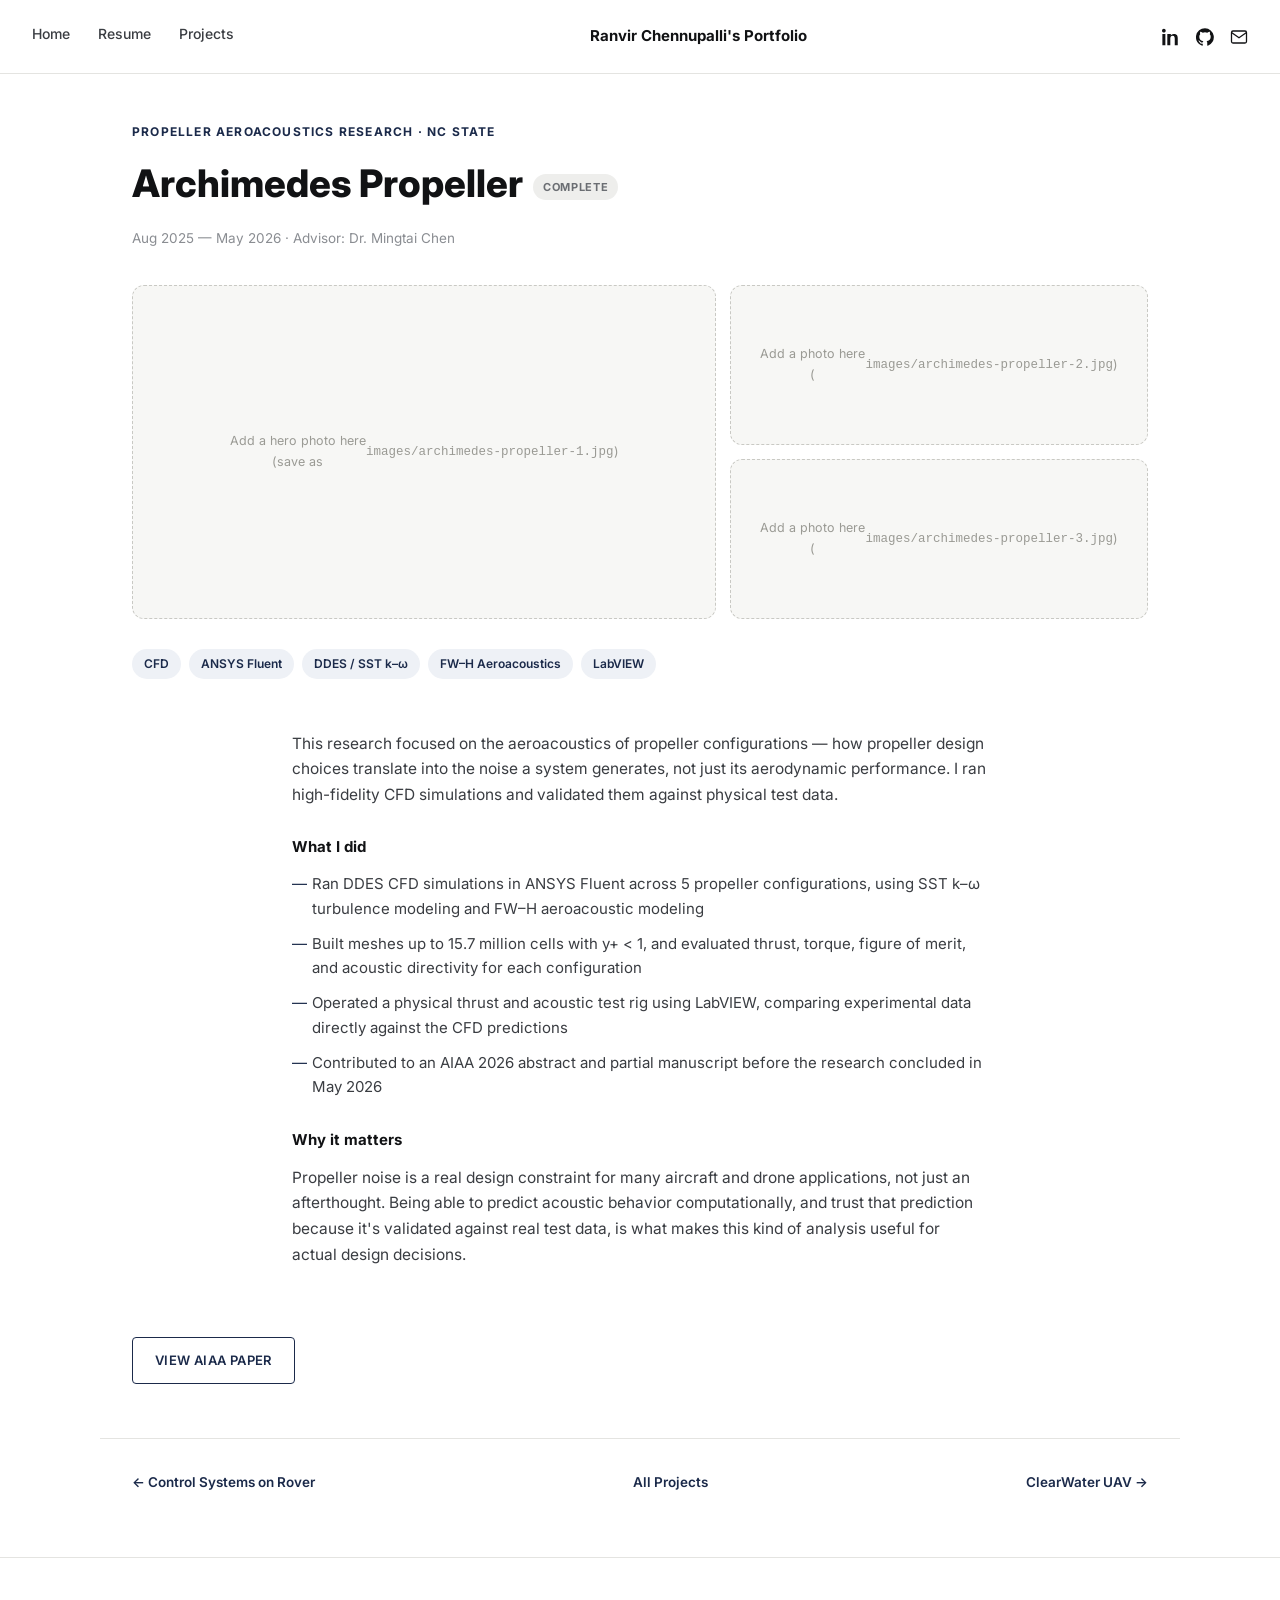
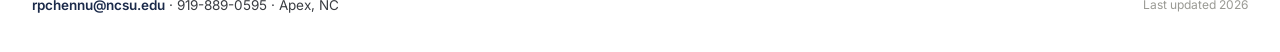
==== project-archimedes-propeller.html @ e4ced8d3 "Publish aerospace portfolio" ====
<!DOCTYPE html>
<html lang="en">
<head>
<meta charset="UTF-8">
<meta name="viewport" content="width=device-width, initial-scale=1.0">
<title>Archimedes Propeller — Ranvir Chennupalli</title>
<link rel="preconnect" href="https://fonts.googleapis.com">
<link rel="preconnect" href="https://fonts.gstatic.com" crossorigin>
<link href="https://fonts.googleapis.com/css2?family=Inter:wght@400;500;600;700;800&display=swap" rel="stylesheet">
<link rel="stylesheet" href="style.css">
</head>
<body>

<nav class="topnav">
  <div class="nav-links">
    <a href="index.html">Home</a>
    <a href="resume.html">Resume</a>
    <a href="projects.html">Projects</a>
  </div>
  <div class="nav-title">Ranvir Chennupalli's Portfolio</div>
  <div class="nav-social">
    <a href="#" title="LinkedIn (add your URL)" aria-label="LinkedIn">
      <svg viewBox="0 0 24 24" fill="currentColor"><path d="M4.98 3.5C4.98 4.88 3.87 6 2.5 6S0 4.88 0 3.5 1.12 1 2.5 1s2.48 1.12 2.48 2.5zM.5 8h4V23h-4V8zm7.5 0h3.8v2.05h.05c.53-1 1.83-2.05 3.77-2.05C19.9 8 21 10.13 21 13.5V23h-4v-8.3c0-2-.04-4.5-2.75-4.5-2.75 0-3.17 2.15-3.17 4.36V23h-4V8z"/></svg>
    </a>
    <a href="https://github.com/babydab18/portfolio" target="_blank" rel="noopener" title="GitHub" aria-label="GitHub">
      <svg viewBox="0 0 24 24" fill="currentColor"><path d="M12 .3a12 12 0 00-3.8 23.4c.6.1.8-.3.8-.6v-2.2c-3.3.7-4-1.6-4-1.6-.5-1.4-1.3-1.8-1.3-1.8-1.1-.7.1-.7.1-.7 1.2.1 1.8 1.2 1.8 1.2 1 1.8 2.8 1.3 3.5 1 .1-.8.4-1.3.8-1.6-2.7-.3-5.5-1.3-5.5-6a4.6 4.6 0 011.2-3.2 4.3 4.3 0 01.1-3.2s1-.3 3.3 1.2a11.5 11.5 0 016 0c2.3-1.5 3.3-1.2 3.3-1.2a4.3 4.3 0 01.1 3.2 4.6 4.6 0 011.2 3.2c0 4.7-2.8 5.7-5.5 6 .5.4.9 1.1.9 2.3v3.3c0 .3.2.7.8.6A12 12 0 0012 .3z"/></svg>
    </a>
    <a href="mailto:rpchennu@ncsu.edu" title="Email" aria-label="Email">
      <svg viewBox="0 0 24 24" fill="none" stroke="currentColor" stroke-width="1.7"><rect x="2" y="4" width="20" height="16" rx="2"/><path d="M2 6l10 7 10-7"/></svg>
    </a>
  </div>
</nav>

<div class="detail-header wrap">
  <div class="detail-eyebrow">Propeller Aeroacoustics Research · NC State</div>
  <h1 class="detail-title">Archimedes Propeller<span class="status-pill complete">Complete</span></h1>
  <div class="detail-meta">Aug 2025 — May 2026 · Advisor: Dr. Mingtai Chen</div>
</div>

<div class="gallery">
  <div class="g-main img-placeholder">
    Add a hero photo here<br>(save as <code>images/archimedes-propeller-1.jpg</code>)
  </div>
  <div class="img-placeholder">
    Add a photo here<br>(<code>images/archimedes-propeller-2.jpg</code>)
  </div>
  <div class="img-placeholder">
    Add a photo here<br>(<code>images/archimedes-propeller-3.jpg</code>)
  </div>
</div>

<div class="tag-row">
  <span class="tag-pill">CFD</span>
  <span class="tag-pill">ANSYS Fluent</span>
  <span class="tag-pill">DDES / SST k–ω</span>
  <span class="tag-pill">FW–H Aeroacoustics</span>
  <span class="tag-pill">LabVIEW</span>
</div>

<div class="detail-body">
  
        <p>This research focused on the aeroacoustics of propeller configurations — how propeller
        design choices translate into the noise a system generates, not just its aerodynamic
        performance. I ran high-fidelity CFD simulations and validated them against physical
        test data.</p>
        <h2>What I did</h2>
        <ul>
          <li>Ran DDES CFD simulations in ANSYS Fluent across 5 propeller configurations, using
          SST k–ω turbulence modeling and FW–H aeroacoustic modeling</li>
          <li>Built meshes up to 15.7 million cells with y+ &lt; 1, and evaluated thrust, torque,
          figure of merit, and acoustic directivity for each configuration</li>
          <li>Operated a physical thrust and acoustic test rig using LabVIEW, comparing
          experimental data directly against the CFD predictions</li>
          <li>Contributed to an AIAA 2026 abstract and partial manuscript before the research
          concluded in May 2026</li>
        </ul>
        <h2>Why it matters</h2>
        <p>Propeller noise is a real design constraint for many aircraft and drone applications,
        not just an afterthought. Being able to predict acoustic behavior computationally, and
        trust that prediction because it's validated against real test data, is what makes this
        kind of analysis useful for actual design decisions.</p>
        
</div>

<div class="project-resource wrap">
  <a class="btn-outline" href="docs/AIAA2026RanvirChennupalli.pdf" target="_blank" rel="noopener">View AIAA Paper</a>
</div>

<div class="project-nav wrap">
  <a href="project-rover-controls.html">← Control Systems on Rover</a>
  <a href="projects.html">All Projects</a>
  <a href="project-clearwater-uav.html">ClearWater UAV →</a>
</div>

<footer>
  <div class="contact">
    <a href="mailto:rpchennu@ncsu.edu">rpchennu@ncsu.edu</a> · 919-889-0595 · Apex, NC
  </div>
  <div class="meta">Last updated 2026</div>
</footer>

</body>
</html>
---- style.css ----
:root {
  --bg: #FFFFFF;
  --bg-soft: #F7F7F5;
  --ink: #111214;
  --body: #3A3D42;
  --navy: #1B2A4A;
  --navy-hover: #24365E;
  --line: #E4E4E1;
  --sans: 'Inter', -apple-system, BlinkMacSystemFont, 'Segoe UI', sans-serif;
}

* { margin: 0; padding: 0; box-sizing: border-box; }

body {
  font-family: var(--sans);
  color: var(--body);
  background: var(--bg);
  line-height: 1.65;
}

a { color: inherit; text-decoration: none; }

.wrap {
  max-width: 1080px;
  margin: 0 auto;
  padding: 0 32px;
}

/* ---------- Nav ---------- */
nav.topnav {
  display: flex;
  align-items: center;
  justify-content: space-between;
  padding: 22px 32px;
  border-bottom: 1px solid var(--line);
}
.nav-links { display: flex; gap: 28px; }
.nav-links a {
  font-size: 14px;
  font-weight: 500;
  color: var(--body);
  padding-bottom: 4px;
  border-bottom: 2px solid transparent;
}
.nav-links a:hover { color: var(--ink); }
.nav-links a.current {
  color: var(--ink);
  border-bottom-color: var(--navy);
}
.nav-title {
  font-weight: 700;
  font-size: 15px;
  color: var(--ink);
}
.nav-social { display: flex; gap: 16px; align-items: center; }
.nav-social a { color: var(--ink); display: flex; }
.nav-social svg { width: 18px; height: 18px; }

/* ---------- Buttons ---------- */
.btn-navy {
  display: inline-block;
  background: var(--navy);
  color: #fff;
  font-weight: 600;
  font-size: 13px;
  letter-spacing: 0.03em;
  text-transform: uppercase;
  padding: 13px 22px;
  border-radius: 4px;
  text-align: center;
  transition: background 0.15s ease;
}
.btn-navy:hover { background: var(--navy-hover); }
.btn-outline {
  display: inline-block;
  border: 1.5px solid var(--navy);
  color: var(--navy);
  font-weight: 600;
  font-size: 13px;
  letter-spacing: 0.03em;
  text-transform: uppercase;
  padding: 11.5px 22px;
  border-radius: 4px;
  text-align: center;
}
.btn-outline:hover { background: var(--bg-soft); }

/* ---------- Hero ---------- */
.hero {
  padding: 64px 32px 40px;
  display: grid;
  grid-template-columns: 380px 1fr;
  gap: 56px;
  align-items: center;
}
.hero-photo {
  width: 100%;
  aspect-ratio: 4 / 5;
  border-radius: 18px;
  background: var(--bg-soft);
  border: 1.5px dashed #C9C9C4;
  display: flex;
  align-items: center;
  justify-content: center;
  text-align: center;
  color: #9A9A94;
  font-size: 13px;
  padding: 20px;
  overflow: hidden;
}
.hero-photo img { width: 100%; height: 100%; object-fit: cover; border-radius: 18px; }

.hero-right { position: relative; }
.hero-sketch {
  position: absolute;
  opacity: 0.85;
}
.hero-sketch.top { top: -46px; right: 0; width: 130px; }
.hero-sketch.bottom { bottom: -12px; left: -10px; width: 96px; }

h1.hero-title {
  font-size: clamp(30px, 4vw, 44px);
  font-weight: 800;
  color: var(--ink);
  line-height: 1.15;
  letter-spacing: -0.01em;
  margin-bottom: 22px;
}

.hero-body p {
  font-size: 15.5px;
  color: var(--body);
  max-width: 520px;
  margin-bottom: 14px;
}

.hero-buttons {
  margin-top: 26px;
  display: flex;
  flex-direction: column;
  gap: 12px;
  max-width: 220px;
}

/* ---------- Section scaffolding ---------- */
section { padding: 56px 32px; }
section.soft { background: var(--bg-soft); }
.section-title {
  font-size: 12px;
  font-weight: 700;
  letter-spacing: 0.12em;
  text-transform: uppercase;
  color: var(--navy);
  margin-bottom: 8px;
}
.section-heading {
  font-size: 26px;
  font-weight: 800;
  color: var(--ink);
  margin-bottom: 36px;
}

/* ---------- Featured strip (index page) ---------- */
.featured-grid {
  display: grid;
  grid-template-columns: repeat(3, 1fr);
  gap: 22px;
}
.featured-card {
  border: 1px solid var(--line);
  border-radius: 10px;
  padding: 22px;
  background: #fff;
  transition: border-color 0.15s ease, transform 0.15s ease;
}
.featured-card:hover { border-color: var(--navy); transform: translateY(-2px); }
.featured-card .icon { width: 34px; height: 34px; margin-bottom: 14px; color: var(--navy); }
.featured-card h3 { font-size: 16px; font-weight: 700; color: var(--ink); margin-bottom: 8px; }
.featured-card p { font-size: 13.5px; color: var(--body); margin-bottom: 12px; }
.featured-card .learn-more { font-size: 12.5px; font-weight: 600; color: var(--navy); }

/* ---------- Projects grid page ---------- */
.projects-grid {
  display: grid;
  grid-template-columns: repeat(3, 1fr);
  gap: 22px;
}
@media (max-width: 800px) {
  .projects-grid, .featured-grid { grid-template-columns: 1fr; }
  .hero { grid-template-columns: 1fr; }
}
.project-tile {
  border: 1px solid var(--line);
  border-radius: 10px;
  padding: 26px 22px;
  background: #fff;
  text-align: left;
  transition: border-color 0.15s ease, transform 0.15s ease, box-shadow 0.15s ease;
}
.project-tile:hover {
  border-color: var(--navy);
  transform: translateY(-3px);
  box-shadow: 0 8px 24px rgba(27,42,74,0.08);
}
.project-tile .icon { width: 40px; height: 40px; color: var(--navy); margin-bottom: 16px; }
.project-tile h3 { font-size: 17px; font-weight: 700; color: var(--ink); margin-bottom: 8px; }
.project-tile .tag-line { font-size: 12px; color: #8A8D92; margin-bottom: 10px; text-transform: uppercase; letter-spacing: 0.04em; font-weight: 600; }
.project-tile p { font-size: 13.5px; color: var(--body); margin-bottom: 14px; }
.project-tile .learn-more { font-size: 12.5px; font-weight: 600; color: var(--navy); }

/* ---------- Project detail page ---------- */
.detail-header { padding: 48px 32px 8px; }
.detail-eyebrow { font-size: 12px; font-weight: 700; letter-spacing: 0.1em; text-transform: uppercase; color: var(--navy); margin-bottom: 10px; }
.detail-title { font-size: clamp(28px, 4vw, 38px); font-weight: 800; color: var(--ink); margin-bottom: 12px; }
.detail-meta { font-size: 13.5px; color: #8A8D92; margin-bottom: 28px; }
.status-pill {
  display: inline-block;
  font-size: 11px;
  font-weight: 700;
  letter-spacing: 0.06em;
  text-transform: uppercase;
  padding: 4px 10px;
  border-radius: 20px;
  margin-left: 10px;
  vertical-align: middle;
}
.status-pill.active { background: #E8F3EC; color: #2E7D4F; }
.status-pill.complete { background: #EEEEEC; color: #6B6E73; }

.gallery {
  display: grid;
  grid-template-columns: 1.4fr 1fr;
  grid-template-rows: 1fr 1fr;
  gap: 14px;
  padding: 0 32px 8px;
  max-width: 1080px;
  margin: 0 auto;
}
.gallery .g-main { grid-row: span 2; }
.img-placeholder {
  background: var(--bg-soft);
  border: 1.5px dashed #C9C9C4;
  border-radius: 12px;
  min-height: 160px;
  display: flex;
  align-items: center;
  justify-content: center;
  text-align: center;
  color: #9A9A94;
  font-size: 12.5px;
  padding: 16px;
}
.img-placeholder img { width: 100%; height: 100%; object-fit: cover; border-radius: 12px; }
.gallery .g-main .img-placeholder { min-height: 340px; }

.detail-body { padding: 44px 32px; max-width: 760px; margin: 0 auto; }
.detail-body p { font-size: 15.5px; margin-bottom: 18px; }
.detail-body h2 { font-size: 15px; font-weight: 700; color: var(--ink); margin: 28px 0 12px; }
.detail-body ul { list-style: none; margin-bottom: 8px; }
.detail-body li { position: relative; padding-left: 20px; margin-bottom: 10px; font-size: 15px; }
.detail-body li::before { content: '—'; position: absolute; left: 0; color: var(--navy); }

.tag-row { display: flex; flex-wrap: wrap; gap: 8px; margin: 22px 0 8px; max-width: 1080px; margin-left: auto; margin-right: auto; padding: 0 32px; }
.tag-pill {
  font-size: 12px;
  font-weight: 600;
  color: var(--navy);
  background: #EEF1F6;
  padding: 5px 12px;
  border-radius: 20px;
}

.project-nav {
  display: flex;
  justify-content: space-between;
  padding: 32px 32px 64px;
  max-width: 1080px;
  margin: 0 auto;
  border-top: 1px solid var(--line);
  margin-top: 36px;
}
.project-nav a { font-size: 13.5px; font-weight: 600; color: var(--navy); }

/* ---------- Footer ---------- */
footer {
  padding: 36px 32px;
  border-top: 1px solid var(--line);
  display: flex;
  justify-content: space-between;
  align-items: center;
  flex-wrap: wrap;
  gap: 12px;
}
footer .contact { font-size: 13.5px; color: var(--body); }
footer .contact a { color: var(--navy); font-weight: 600; }
footer .meta { font-size: 12px; color: #9A9A94; }

.project-resource { padding: 8px 32px 18px; max-width: 1080px; margin: 0 auto; }
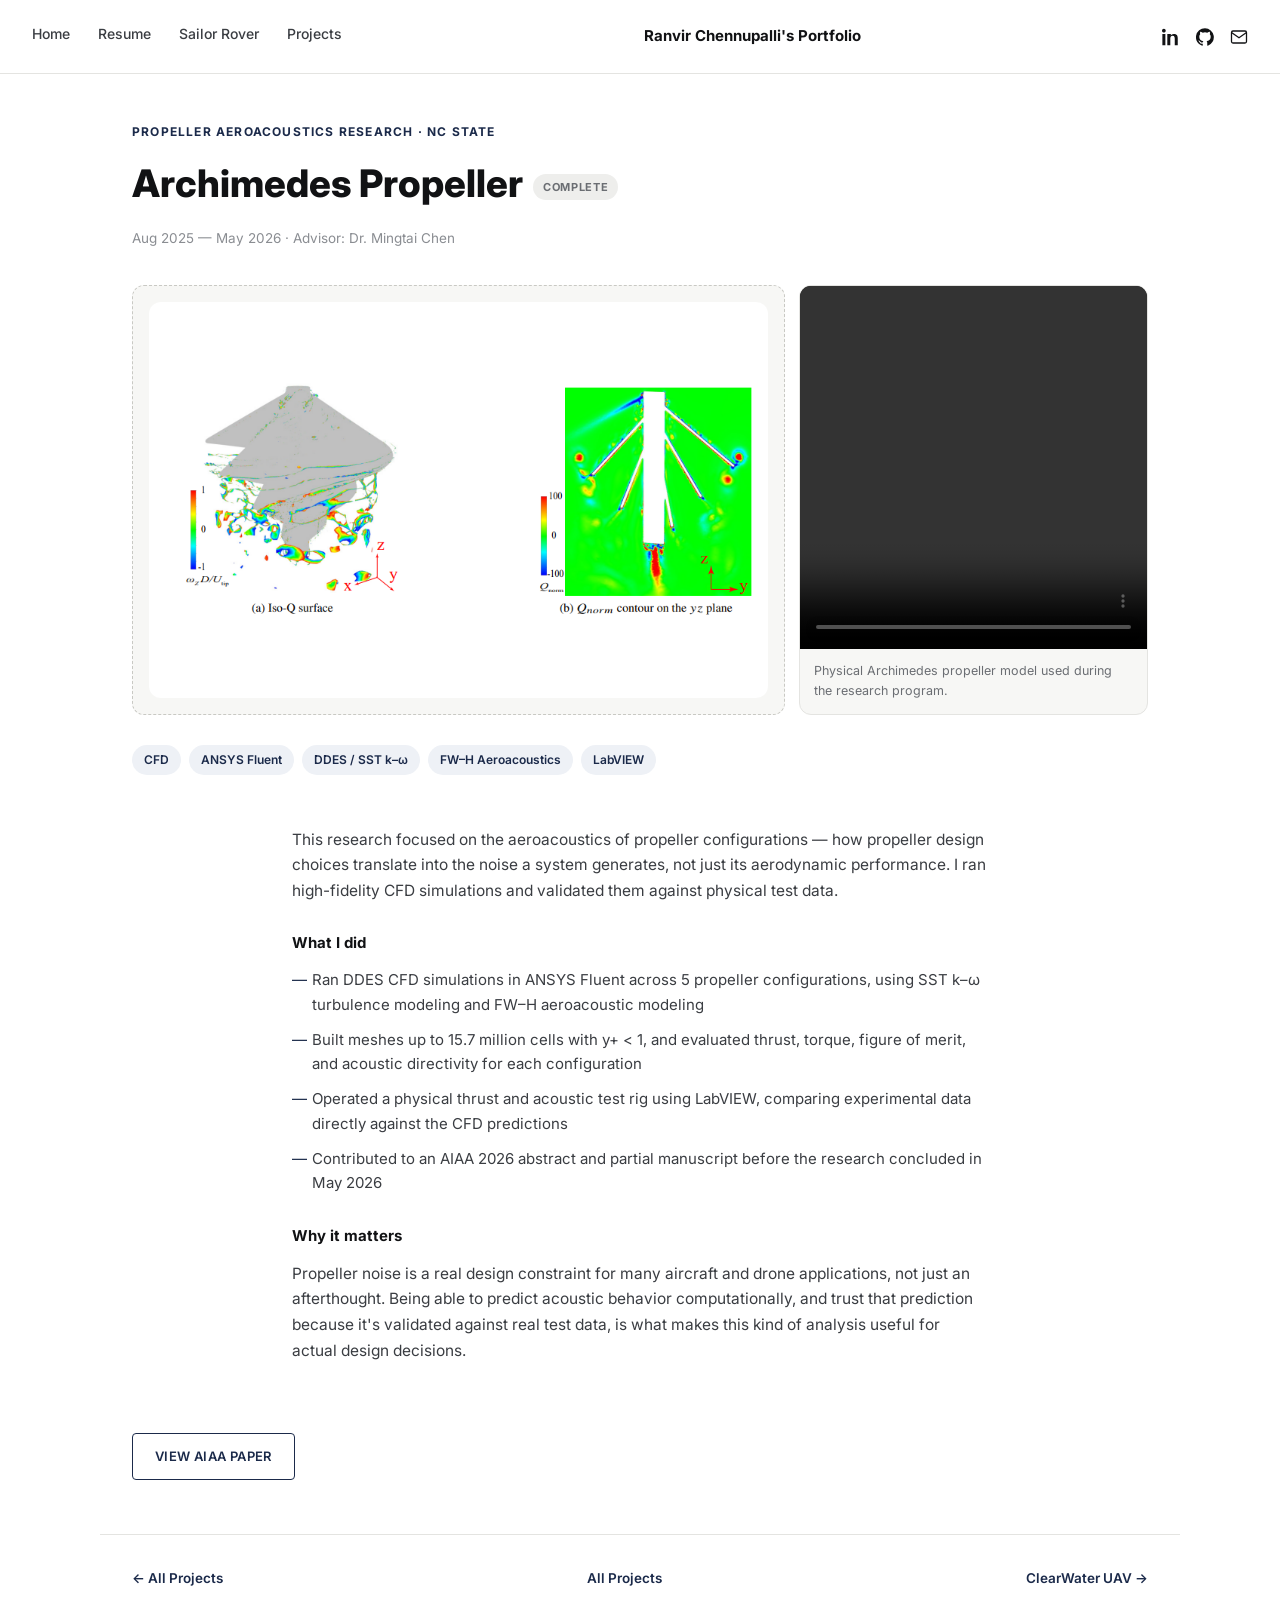
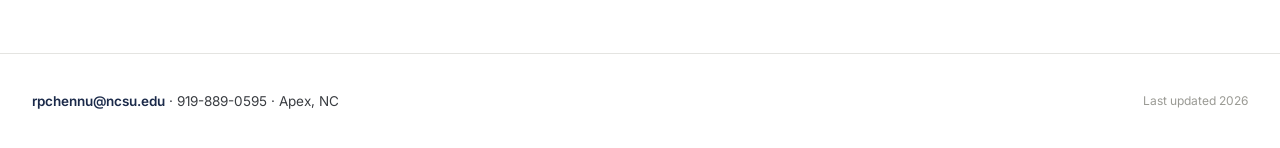
==== commit 83714b56: "Group Sailor research and add project media" ====
--- a/project-archimedes-propeller.html
+++ b/project-archimedes-propeller.html
@@ -15,6 +15,7 @@
   <div class="nav-links">
     <a href="index.html">Home</a>
     <a href="resume.html">Resume</a>
+    <a href="sailor-rover.html">Sailor Rover</a>
     <a href="projects.html">Projects</a>
   </div>
   <div class="nav-title">Ranvir Chennupalli's Portfolio</div>
@@ -37,15 +38,14 @@
   <div class="detail-meta">Aug 2025 — May 2026 · Advisor: Dr. Mingtai Chen</div>
 </div>
 
-<div class="gallery">
-  <div class="g-main img-placeholder">
-    Add a hero photo here<br>(save as <code>images/archimedes-propeller-1.jpg</code>)
-  </div>
-  <div class="img-placeholder">
-    Add a photo here<br>(<code>images/archimedes-propeller-2.jpg</code>)
-  </div>
-  <div class="img-placeholder">
-    Add a photo here<br>(<code>images/archimedes-propeller-3.jpg</code>)
+<div class="gallery arch-gallery">
+  <div class="g-main img-placeholder"><img src="images/archimedes-cfd.png" alt="Archimedes propeller CFD visualization showing Q-criterion structures and normalized Q contour"></div>
+  <div class="media-card">
+    <video controls playsinline preload="metadata">
+      <source src="images/archimedes-model.mp4" type="video/mp4">
+      Your browser does not support embedded video.
+    </video>
+    <div class="media-caption">Physical Archimedes propeller model used during the research program.</div>
   </div>
 </div>
 
@@ -87,7 +87,7 @@
 </div>
 
 <div class="project-nav wrap">
-  <a href="project-rover-controls.html">← Control Systems on Rover</a>
+  <a href="projects.html">← All Projects</a>
   <a href="projects.html">All Projects</a>
   <a href="project-clearwater-uav.html">ClearWater UAV →</a>
 </div>
--- a/style.css
+++ b/style.css
@@ -296,3 +296,36 @@
 footer .meta { font-size: 12px; color: #9A9A94; }
 
 .project-resource { padding: 8px 32px 18px; max-width: 1080px; margin: 0 auto; }
+
+
+/* ---------- Sailor Rover grouped research page ---------- */
+.sailor-feature { grid-column: span 2; }
+.sailor-hero { display: grid; grid-template-columns: 1fr 1.1fr; gap: 34px; align-items: center; padding-bottom: 52px; }
+.sailor-hero-copy p { font-size: 16px; margin-bottom: 16px; }
+.sailor-hero img { width: 100%; max-height: 420px; object-fit: cover; border-radius: 14px; border: 1px solid var(--line); }
+.sailor-subgrid { grid-template-columns: repeat(3, 1fr); }
+.sailor-evidence { padding-top: 58px; padding-bottom: 34px; }
+.sailor-evidence > div:first-child { max-width: 760px; }
+.sailor-evidence > div:first-child p { font-size: 15.5px; margin-bottom: 28px; }
+.sailor-evidence-grid { display: grid; grid-template-columns: 1fr 1fr; gap: 18px; }
+.sailor-evidence-grid figure { border: 1px solid var(--line); border-radius: 12px; overflow: hidden; background: #fff; }
+.sailor-evidence-grid img { width: 100%; height: 310px; object-fit: contain; display: block; background: var(--bg-soft); }
+.sailor-evidence-grid figcaption, .media-caption { padding: 12px 14px; font-size: 12.5px; color: #6B6E73; }
+.single-gallery { grid-template-columns: 1.6fr .7fr; grid-template-rows: 1fr; align-items: stretch; }
+.single-gallery .g-main { grid-row: auto; min-height: 430px; }
+.gallery-note { border: 1px solid var(--line); border-radius: 12px; padding: 24px; display: flex; flex-direction: column; justify-content: center; background: var(--bg-soft); }
+.gallery-note strong { color: var(--ink); font-size: 15px; margin-bottom: 8px; }
+.gallery-note span { font-size: 13px; }
+.arch-gallery { grid-template-columns: 1.5fr .8fr; grid-template-rows: 1fr; align-items: stretch; }
+.arch-gallery .g-main { grid-row: auto; min-height: 430px; }
+.arch-gallery .g-main img { object-fit: contain; background: #fff; }
+.media-card { border: 1px solid var(--line); border-radius: 12px; overflow: hidden; background: var(--bg-soft); display: flex; flex-direction: column; }
+.media-card video { width: 100%; height: 100%; min-height: 360px; object-fit: cover; background: #111; }
+@media (max-width: 800px) {
+  .sailor-feature { grid-column: auto; }
+  .sailor-hero, .sailor-evidence-grid, .single-gallery, .arch-gallery { grid-template-columns: 1fr; }
+  .sailor-subgrid { grid-template-columns: 1fr; }
+  .single-gallery .g-main, .arch-gallery .g-main { min-height: 260px; }
+  .media-card video { min-height: 280px; }
+  .sailor-evidence-grid img { height: auto; }
+}
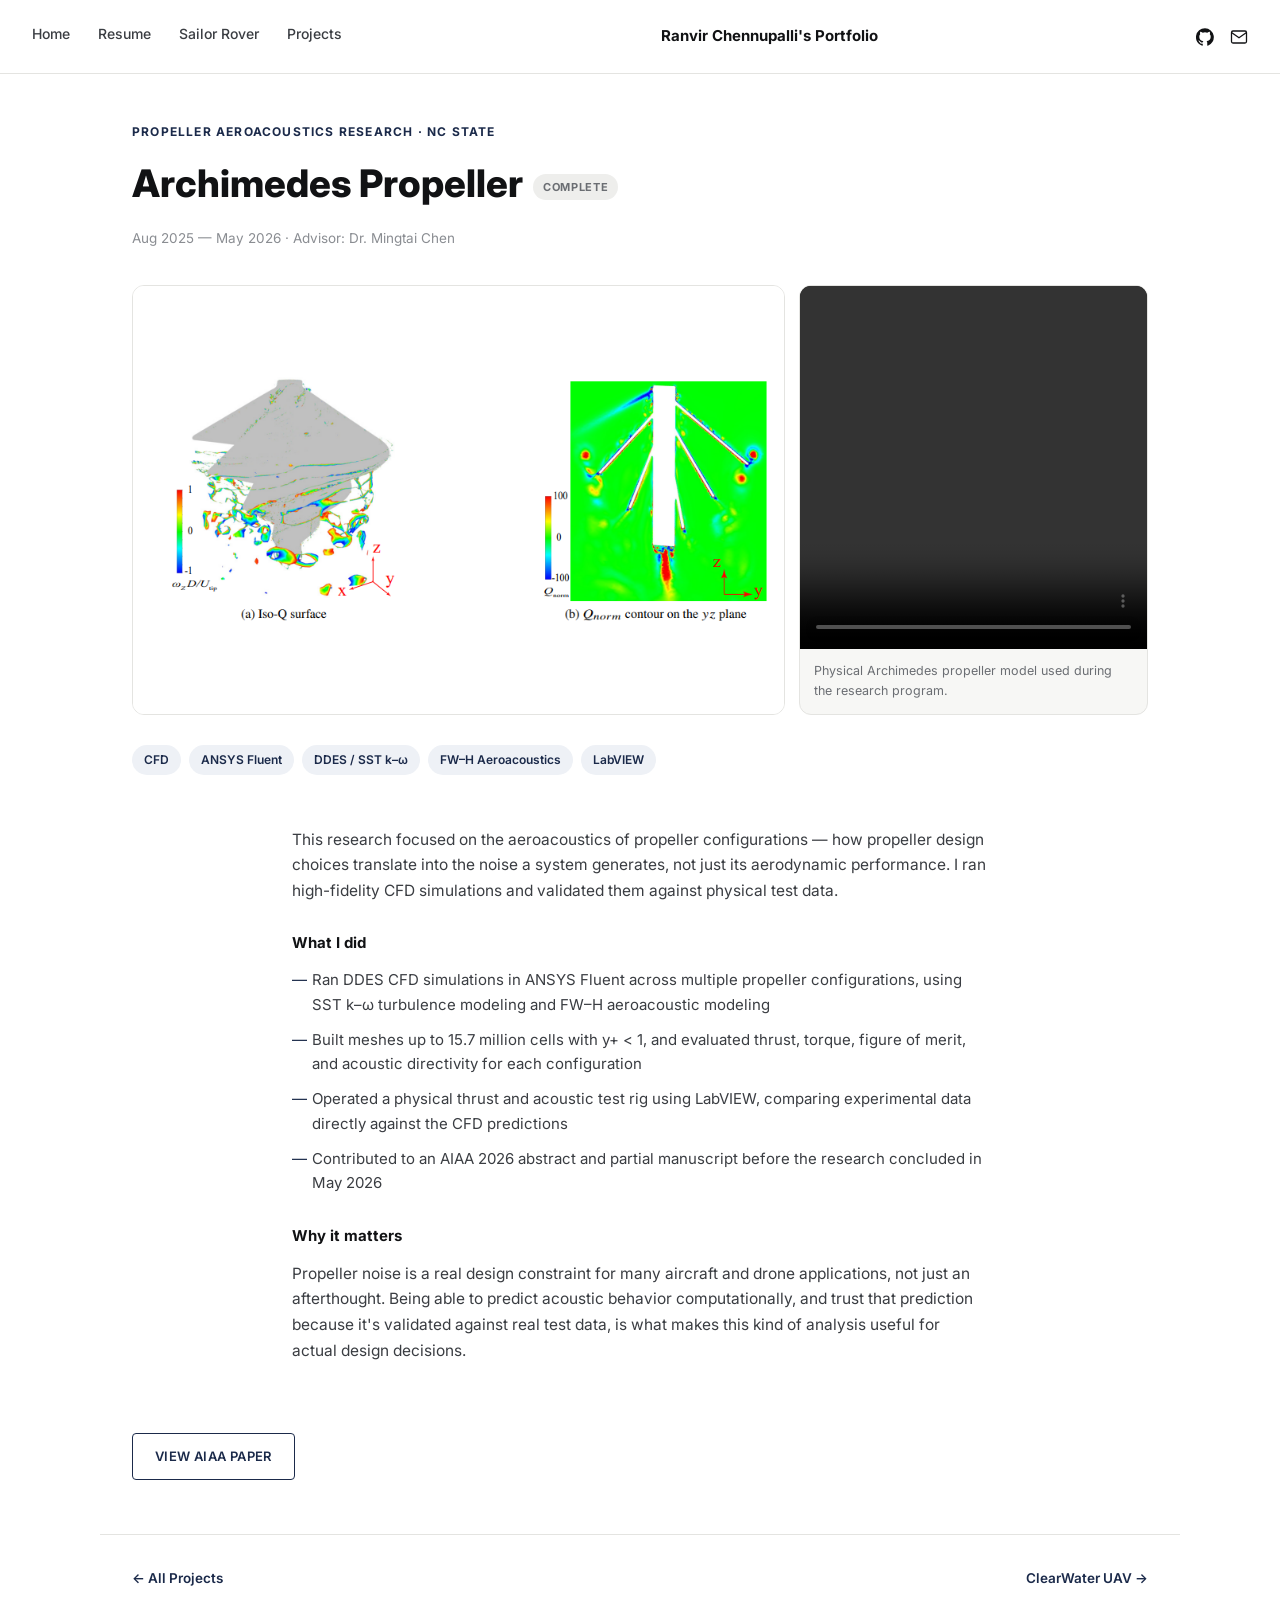
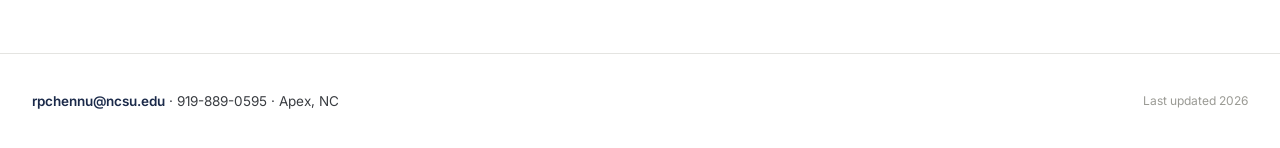
==== commit 28028d17: "Fix portfolio layout, broken links, and project pages" ====
--- a/project-archimedes-propeller.html
+++ b/project-archimedes-propeller.html
@@ -20,9 +20,6 @@
   </div>
   <div class="nav-title">Ranvir Chennupalli's Portfolio</div>
   <div class="nav-social">
-    <a href="#" title="LinkedIn (add your URL)" aria-label="LinkedIn">
-      <svg viewBox="0 0 24 24" fill="currentColor"><path d="M4.98 3.5C4.98 4.88 3.87 6 2.5 6S0 4.88 0 3.5 1.12 1 2.5 1s2.48 1.12 2.48 2.5zM.5 8h4V23h-4V8zm7.5 0h3.8v2.05h.05c.53-1 1.83-2.05 3.77-2.05C19.9 8 21 10.13 21 13.5V23h-4v-8.3c0-2-.04-4.5-2.75-4.5-2.75 0-3.17 2.15-3.17 4.36V23h-4V8z"/></svg>
-    </a>
     <a href="https://github.com/babydab18/portfolio" target="_blank" rel="noopener" title="GitHub" aria-label="GitHub">
       <svg viewBox="0 0 24 24" fill="currentColor"><path d="M12 .3a12 12 0 00-3.8 23.4c.6.1.8-.3.8-.6v-2.2c-3.3.7-4-1.6-4-1.6-.5-1.4-1.3-1.8-1.3-1.8-1.1-.7.1-.7.1-.7 1.2.1 1.8 1.2 1.8 1.2 1 1.8 2.8 1.3 3.5 1 .1-.8.4-1.3.8-1.6-2.7-.3-5.5-1.3-5.5-6a4.6 4.6 0 011.2-3.2 4.3 4.3 0 01.1-3.2s1-.3 3.3 1.2a11.5 11.5 0 016 0c2.3-1.5 3.3-1.2 3.3-1.2a4.3 4.3 0 01.1 3.2 4.6 4.6 0 011.2 3.2c0 4.7-2.8 5.7-5.5 6 .5.4.9 1.1.9 2.3v3.3c0 .3.2.7.8.6A12 12 0 0012 .3z"/></svg>
     </a>
@@ -39,7 +36,7 @@
 </div>
 
 <div class="gallery arch-gallery">
-  <div class="g-main img-placeholder"><img src="images/archimedes-cfd.png" alt="Archimedes propeller CFD visualization showing Q-criterion structures and normalized Q contour"></div>
+  <figure class="media-figure g-main"><img src="images/archimedes-cfd.png" alt="Archimedes propeller CFD visualization showing Q-criterion structures and normalized Q contour"><figcaption>CFD visualization of vortical structures and normalized Q-criterion contours.</figcaption></figure>
   <div class="media-card">
     <video controls playsinline preload="metadata">
       <source src="images/archimedes-model.mp4" type="video/mp4">
@@ -65,7 +62,7 @@
         test data.</p>
         <h2>What I did</h2>
         <ul>
-          <li>Ran DDES CFD simulations in ANSYS Fluent across 5 propeller configurations, using
+          <li>Ran DDES CFD simulations in ANSYS Fluent across multiple propeller configurations, using
           SST k–ω turbulence modeling and FW–H aeroacoustic modeling</li>
           <li>Built meshes up to 15.7 million cells with y+ &lt; 1, and evaluated thrust, torque,
           figure of merit, and acoustic directivity for each configuration</li>
@@ -88,7 +85,6 @@
 
 <div class="project-nav wrap">
   <a href="projects.html">← All Projects</a>
-  <a href="projects.html">All Projects</a>
   <a href="project-clearwater-uav.html">ClearWater UAV →</a>
 </div>
 
--- a/style.css
+++ b/style.css
@@ -137,10 +137,11 @@
 .hero-buttons {
   margin-top: 26px;
   display: flex;
-  flex-direction: column;
-  gap: 12px;
-  max-width: 220px;
-}
+  flex-wrap: wrap;
+  gap: 10px;
+  max-width: 560px;
+}
+.hero-buttons .btn-navy, .hero-buttons .btn-outline { min-width: 130px; }
 
 /* ---------- Section scaffolding ---------- */
 section { padding: 56px 32px; }
@@ -329,3 +330,67 @@
   .media-card video { min-height: 280px; }
   .sailor-evidence-grid img { height: auto; }
 }
+
+
+/* ---------- Portfolio polish ---------- */
+.media-figure {
+  border: 1px solid var(--line);
+  border-radius: 12px;
+  overflow: hidden;
+  background: #fff;
+  min-width: 0;
+}
+.media-figure img {
+  width: 100%;
+  height: 100%;
+  min-height: 280px;
+  object-fit: contain;
+  display: block;
+  background: var(--bg-soft);
+}
+.media-figure figcaption {
+  padding: 10px 14px;
+  font-size: 12.5px;
+  color: #6B6E73;
+  border-top: 1px solid var(--line);
+}
+.two-media-gallery {
+  grid-template-columns: 1fr 1fr;
+  grid-template-rows: 1fr;
+}
+.two-media-gallery .media-figure img { height: 360px; }
+.nav-social a:hover, .project-nav a:hover, footer .contact a:hover { color: var(--navy-hover); }
+
+@media (max-width: 900px) {
+  nav.topnav {
+    flex-wrap: wrap;
+    gap: 14px 22px;
+    padding: 18px 22px;
+  }
+  .nav-title { order: -1; width: 100%; }
+  .nav-links { gap: 18px; flex-wrap: wrap; }
+  .hero { padding-top: 42px; grid-template-columns: minmax(250px, 330px) 1fr; gap: 36px; }
+}
+
+@media (max-width: 700px) {
+  .wrap { padding-left: 20px; padding-right: 20px; }
+  section { padding: 44px 20px; }
+  nav.topnav { align-items: flex-start; }
+  .nav-title { font-size: 14px; }
+  .nav-links { width: calc(100% - 70px); gap: 12px 16px; }
+  .nav-links a { font-size: 13px; }
+  .nav-social { margin-left: auto; }
+  .hero { grid-template-columns: 1fr; padding: 38px 20px 32px; }
+  .hero-photo { max-width: 340px; margin: 0 auto; }
+  .hero-sketch { display: none; }
+  h1.hero-title { font-size: 34px; }
+  .hero-buttons { max-width: none; }
+  .hero-buttons .btn-navy, .hero-buttons .btn-outline { flex: 1 1 130px; }
+  .detail-header { padding: 38px 20px 8px; }
+  .gallery, .two-media-gallery { grid-template-columns: 1fr; grid-template-rows: auto; padding: 0 20px 8px; }
+  .two-media-gallery .media-figure img, .media-figure img { height: auto; min-height: 0; }
+  .tag-row { padding: 0 20px; }
+  .detail-body { padding: 34px 20px; }
+  .project-nav { padding: 26px 20px 48px; gap: 18px; flex-wrap: wrap; }
+  footer { padding: 30px 20px; }
+}
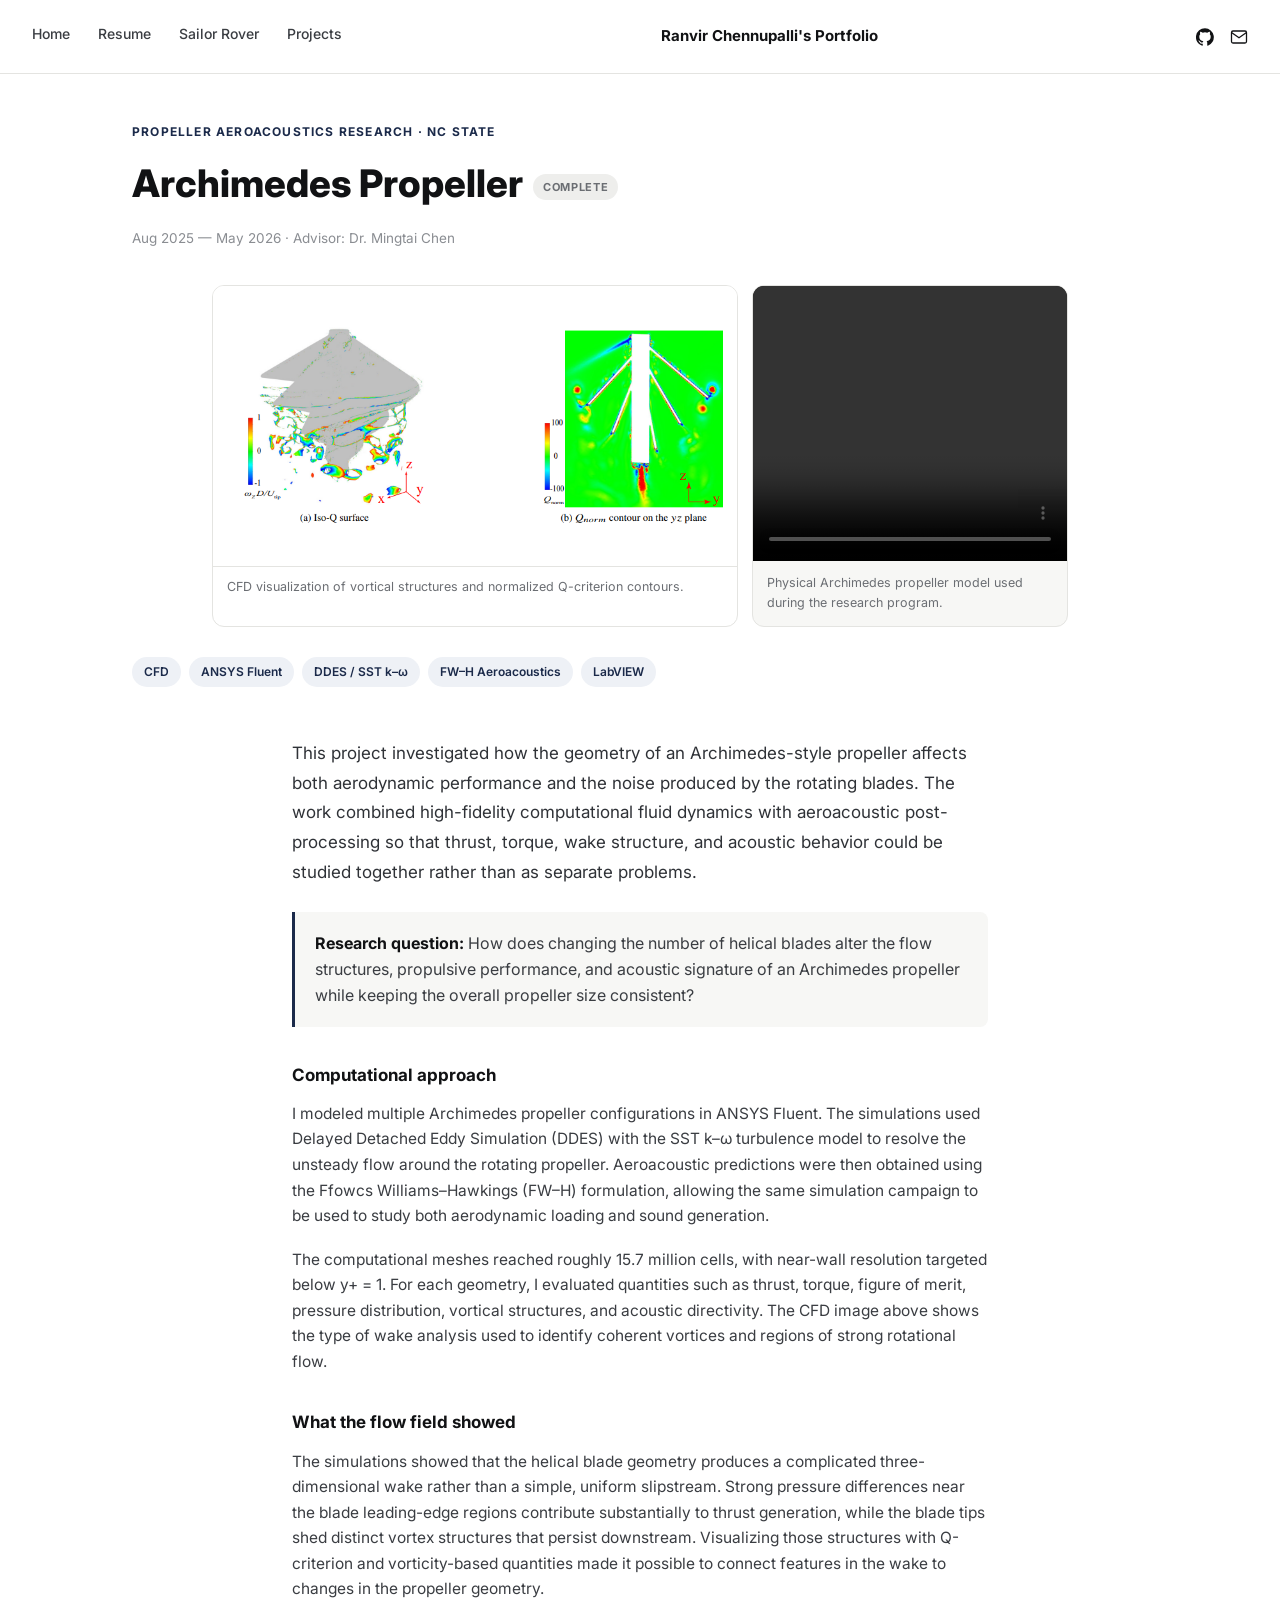
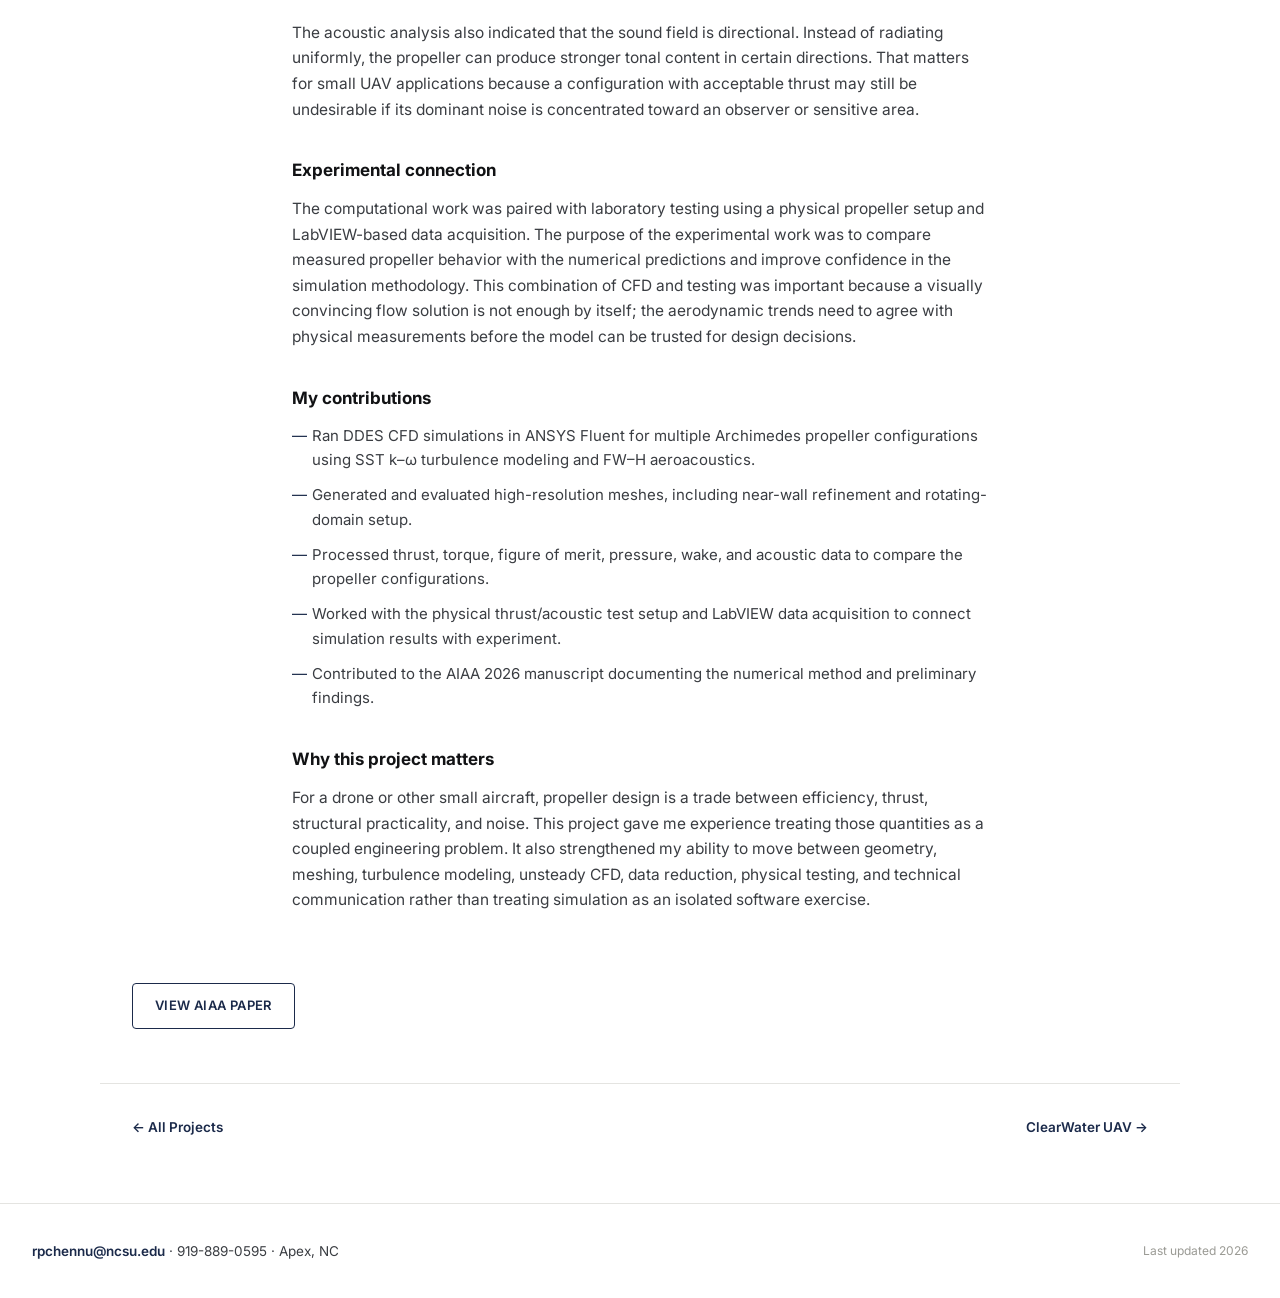
==== commit 240ad743: "Improve project explanations and resize portfolio media" ====
--- a/project-archimedes-propeller.html
+++ b/project-archimedes-propeller.html
@@ -55,28 +55,32 @@
 </div>
 
 <div class="detail-body">
-  
-        <p>This research focused on the aeroacoustics of propeller configurations — how propeller
-        design choices translate into the noise a system generates, not just its aerodynamic
-        performance. I ran high-fidelity CFD simulations and validated them against physical
-        test data.</p>
-        <h2>What I did</h2>
-        <ul>
-          <li>Ran DDES CFD simulations in ANSYS Fluent across multiple propeller configurations, using
-          SST k–ω turbulence modeling and FW–H aeroacoustic modeling</li>
-          <li>Built meshes up to 15.7 million cells with y+ &lt; 1, and evaluated thrust, torque,
-          figure of merit, and acoustic directivity for each configuration</li>
-          <li>Operated a physical thrust and acoustic test rig using LabVIEW, comparing
-          experimental data directly against the CFD predictions</li>
-          <li>Contributed to an AIAA 2026 abstract and partial manuscript before the research
-          concluded in May 2026</li>
-        </ul>
-        <h2>Why it matters</h2>
-        <p>Propeller noise is a real design constraint for many aircraft and drone applications,
-        not just an afterthought. Being able to predict acoustic behavior computationally, and
-        trust that prediction because it's validated against real test data, is what makes this
-        kind of analysis useful for actual design decisions.</p>
-        
+  <p class="project-intro">This project investigated how the geometry of an Archimedes-style propeller affects both aerodynamic performance and the noise produced by the rotating blades. The work combined high-fidelity computational fluid dynamics with aeroacoustic post-processing so that thrust, torque, wake structure, and acoustic behavior could be studied together rather than as separate problems.</p>
+
+  <div class="callout"><strong>Research question:</strong> How does changing the number of helical blades alter the flow structures, propulsive performance, and acoustic signature of an Archimedes propeller while keeping the overall propeller size consistent?</div>
+
+  <h2>Computational approach</h2>
+  <p>I modeled multiple Archimedes propeller configurations in ANSYS Fluent. The simulations used Delayed Detached Eddy Simulation (DDES) with the SST k–ω turbulence model to resolve the unsteady flow around the rotating propeller. Aeroacoustic predictions were then obtained using the Ffowcs Williams–Hawkings (FW–H) formulation, allowing the same simulation campaign to be used to study both aerodynamic loading and sound generation.</p>
+  <p>The computational meshes reached roughly 15.7 million cells, with near-wall resolution targeted below y+ = 1. For each geometry, I evaluated quantities such as thrust, torque, figure of merit, pressure distribution, vortical structures, and acoustic directivity. The CFD image above shows the type of wake analysis used to identify coherent vortices and regions of strong rotational flow.</p>
+
+  <h2>What the flow field showed</h2>
+  <p>The simulations showed that the helical blade geometry produces a complicated three-dimensional wake rather than a simple, uniform slipstream. Strong pressure differences near the blade leading-edge regions contribute substantially to thrust generation, while the blade tips shed distinct vortex structures that persist downstream. Visualizing those structures with Q-criterion and vorticity-based quantities made it possible to connect features in the wake to changes in the propeller geometry.</p>
+  <p>The acoustic analysis also indicated that the sound field is directional. Instead of radiating uniformly, the propeller can produce stronger tonal content in certain directions. That matters for small UAV applications because a configuration with acceptable thrust may still be undesirable if its dominant noise is concentrated toward an observer or sensitive area.</p>
+
+  <h2>Experimental connection</h2>
+  <p>The computational work was paired with laboratory testing using a physical propeller setup and LabVIEW-based data acquisition. The purpose of the experimental work was to compare measured propeller behavior with the numerical predictions and improve confidence in the simulation methodology. This combination of CFD and testing was important because a visually convincing flow solution is not enough by itself; the aerodynamic trends need to agree with physical measurements before the model can be trusted for design decisions.</p>
+
+  <h2>My contributions</h2>
+  <ul>
+    <li>Ran DDES CFD simulations in ANSYS Fluent for multiple Archimedes propeller configurations using SST k–ω turbulence modeling and FW–H aeroacoustics.</li>
+    <li>Generated and evaluated high-resolution meshes, including near-wall refinement and rotating-domain setup.</li>
+    <li>Processed thrust, torque, figure of merit, pressure, wake, and acoustic data to compare the propeller configurations.</li>
+    <li>Worked with the physical thrust/acoustic test setup and LabVIEW data acquisition to connect simulation results with experiment.</li>
+    <li>Contributed to the AIAA 2026 manuscript documenting the numerical method and preliminary findings.</li>
+  </ul>
+
+  <h2>Why this project matters</h2>
+  <p>For a drone or other small aircraft, propeller design is a trade between efficiency, thrust, structural practicality, and noise. This project gave me experience treating those quantities as a coupled engineering problem. It also strengthened my ability to move between geometry, meshing, turbulence modeling, unsteady CFD, data reduction, physical testing, and technical communication rather than treating simulation as an isolated software exercise.</p>
 </div>
 
 <div class="project-resource wrap">
--- a/style.css
+++ b/style.css
@@ -301,33 +301,33 @@
 
 /* ---------- Sailor Rover grouped research page ---------- */
 .sailor-feature { grid-column: span 2; }
-.sailor-hero { display: grid; grid-template-columns: 1fr 1.1fr; gap: 34px; align-items: center; padding-bottom: 52px; }
+.sailor-hero { display: grid; grid-template-columns: 1.15fr .85fr; gap: 34px; align-items: center; padding-bottom: 52px; }
 .sailor-hero-copy p { font-size: 16px; margin-bottom: 16px; }
-.sailor-hero img { width: 100%; max-height: 420px; object-fit: cover; border-radius: 14px; border: 1px solid var(--line); }
+.sailor-hero img { width: 100%; max-width: 420px; height: 300px; object-fit: cover; border-radius: 14px; border: 1px solid var(--line); justify-self: end; }
 .sailor-subgrid { grid-template-columns: repeat(3, 1fr); }
 .sailor-evidence { padding-top: 58px; padding-bottom: 34px; }
 .sailor-evidence > div:first-child { max-width: 760px; }
 .sailor-evidence > div:first-child p { font-size: 15.5px; margin-bottom: 28px; }
 .sailor-evidence-grid { display: grid; grid-template-columns: 1fr 1fr; gap: 18px; }
 .sailor-evidence-grid figure { border: 1px solid var(--line); border-radius: 12px; overflow: hidden; background: #fff; }
-.sailor-evidence-grid img { width: 100%; height: 310px; object-fit: contain; display: block; background: var(--bg-soft); }
+.sailor-evidence-grid img { width: 100%; height: 240px; object-fit: contain; display: block; background: var(--bg-soft); }
 .sailor-evidence-grid figcaption, .media-caption { padding: 12px 14px; font-size: 12.5px; color: #6B6E73; }
 .single-gallery { grid-template-columns: 1.6fr .7fr; grid-template-rows: 1fr; align-items: stretch; }
 .single-gallery .g-main { grid-row: auto; min-height: 430px; }
 .gallery-note { border: 1px solid var(--line); border-radius: 12px; padding: 24px; display: flex; flex-direction: column; justify-content: center; background: var(--bg-soft); }
 .gallery-note strong { color: var(--ink); font-size: 15px; margin-bottom: 8px; }
 .gallery-note span { font-size: 13px; }
-.arch-gallery { grid-template-columns: 1.5fr .8fr; grid-template-rows: 1fr; align-items: stretch; }
-.arch-gallery .g-main { grid-row: auto; min-height: 430px; }
+.arch-gallery { grid-template-columns: 1.25fr .75fr; grid-template-rows: 1fr; align-items: stretch; max-width: 920px; }
+.arch-gallery .g-main { grid-row: auto; min-height: 0; }
 .arch-gallery .g-main img { object-fit: contain; background: #fff; }
 .media-card { border: 1px solid var(--line); border-radius: 12px; overflow: hidden; background: var(--bg-soft); display: flex; flex-direction: column; }
-.media-card video { width: 100%; height: 100%; min-height: 360px; object-fit: cover; background: #111; }
+.media-card video { width: 100%; height: 275px; min-height: 0; object-fit: cover; background: #111; }
 @media (max-width: 800px) {
   .sailor-feature { grid-column: auto; }
   .sailor-hero, .sailor-evidence-grid, .single-gallery, .arch-gallery { grid-template-columns: 1fr; }
   .sailor-subgrid { grid-template-columns: 1fr; }
   .single-gallery .g-main, .arch-gallery .g-main { min-height: 260px; }
-  .media-card video { min-height: 280px; }
+  .media-card video { height: 260px; min-height: 0; }
   .sailor-evidence-grid img { height: auto; }
 }
 
@@ -342,8 +342,8 @@
 }
 .media-figure img {
   width: 100%;
-  height: 100%;
-  min-height: 280px;
+  height: 280px;
+  min-height: 0;
   object-fit: contain;
   display: block;
   background: var(--bg-soft);
@@ -394,3 +394,14 @@
   .project-nav { padding: 26px 20px 48px; gap: 18px; flex-wrap: wrap; }
   footer { padding: 30px 20px; }
 }
+
+/* ---------- Long-form project explanations ---------- */
+.project-intro { font-size: 17px !important; line-height: 1.75; color: #2f3237; }
+.detail-body h2 { font-size: 17px; margin-top: 34px; }
+.detail-body h3 { font-size: 14px; font-weight: 700; color: var(--ink); margin: 22px 0 8px; }
+.callout { margin: 24px 0; padding: 18px 20px; background: var(--bg-soft); border-left: 3px solid var(--navy); border-radius: 0 8px 8px 0; }
+.callout strong { color: var(--ink); }
+.sailor-overview { max-width: 860px; margin: 0 auto; padding: 12px 32px 48px; }
+.sailor-overview p { font-size: 15.5px; margin-bottom: 16px; }
+.sailor-overview h2 { font-size: 20px; color: var(--ink); margin: 28px 0 10px; }
+@media (max-width: 700px) { .sailor-hero img { max-width: none; height: 240px; justify-self: stretch; } .sailor-overview { padding: 6px 20px 38px; } }
